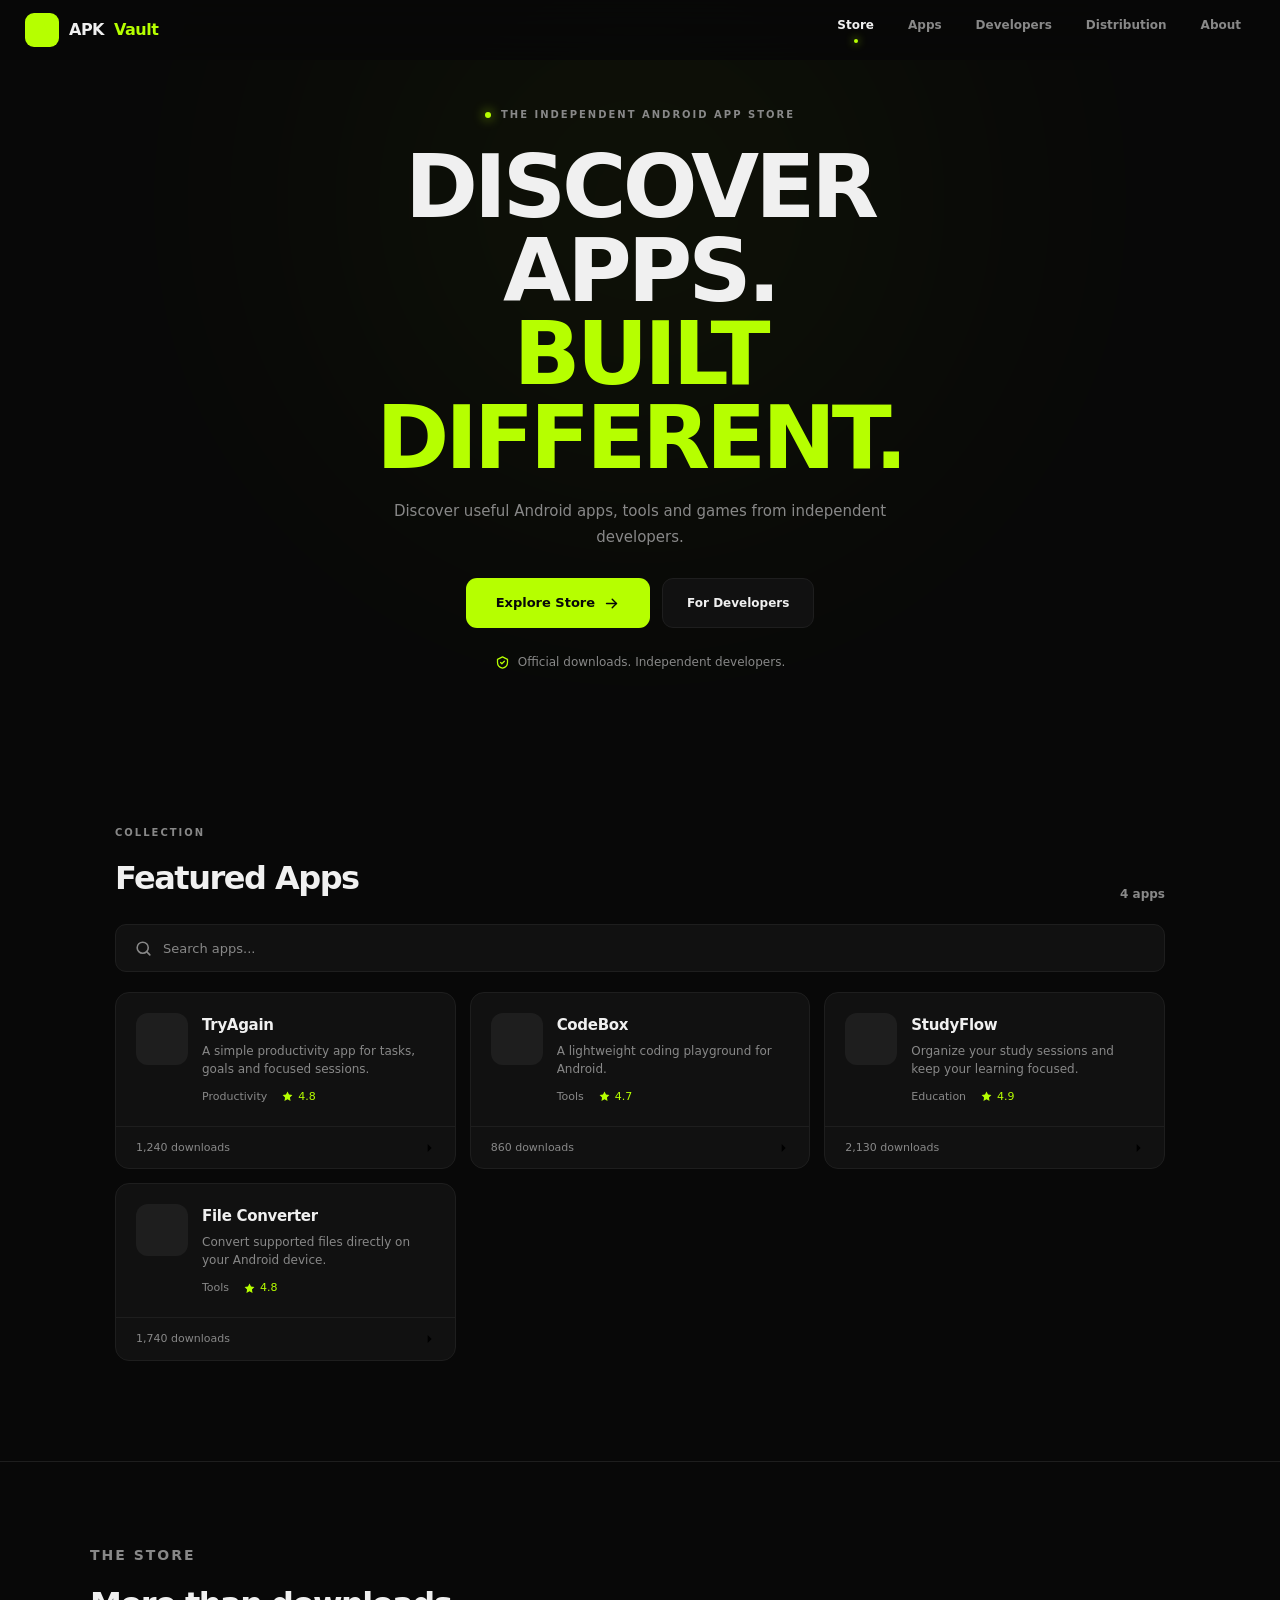
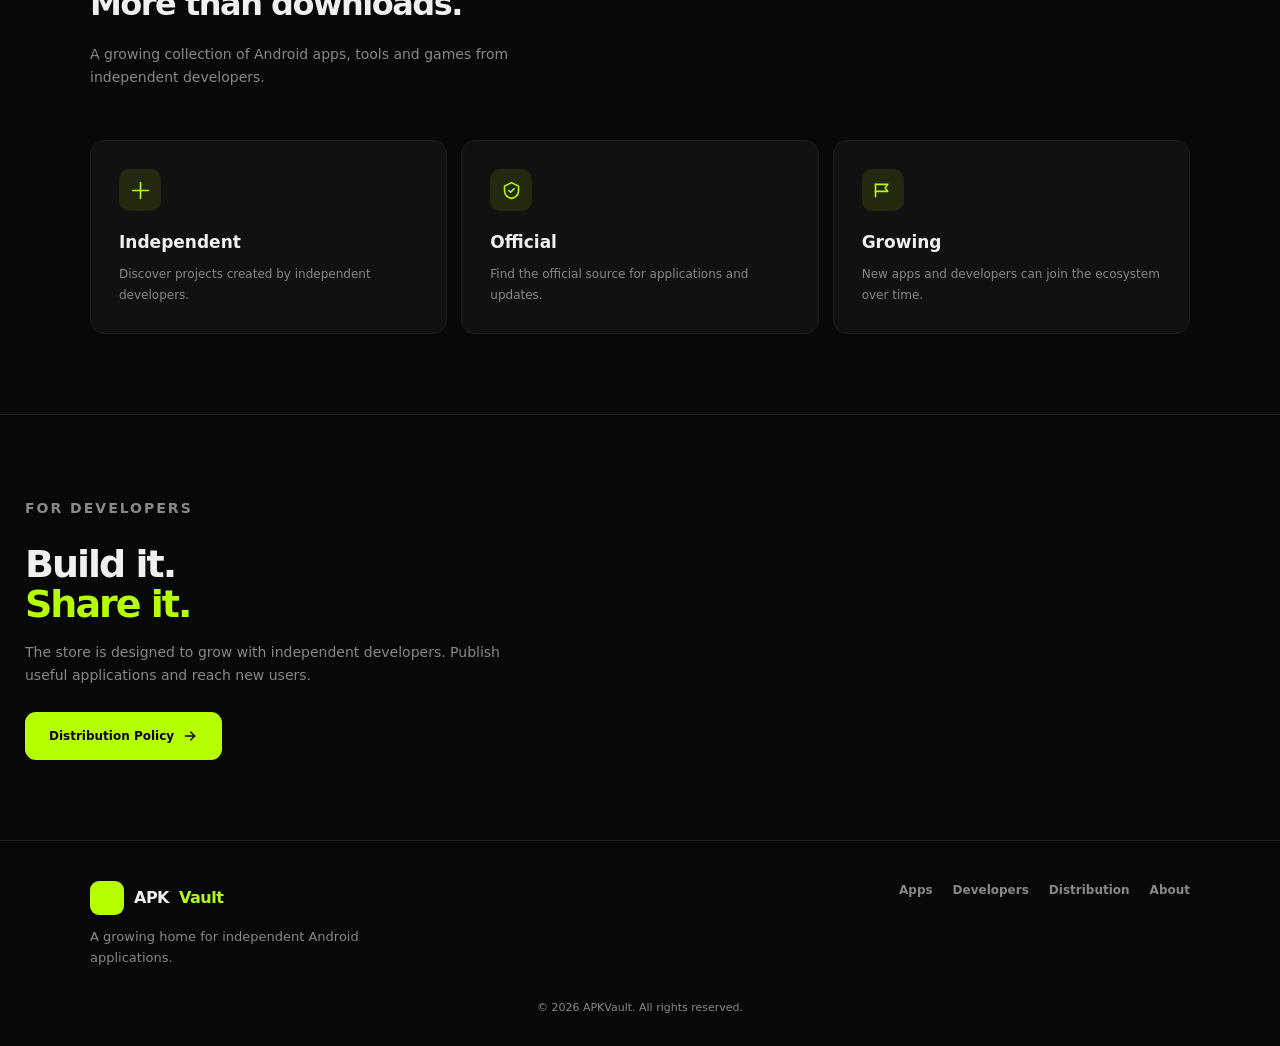
==== index.html @ dd22f953 "Add files via upload" ====
<!DOCTYPE html>
<html lang="en">
<head>
    <meta charset="UTF-8" />
    <meta name="viewport" content="width=device-width, initial-scale=1.0" />
    <meta name="description" content="APKVault — Discover useful Android apps, tools and games from independent developers." />
    <meta name="theme-color" content="#080808" />
    <meta property="og:title" content="APKVault — Discover Android Apps" />
    <meta property="og:description" content="Discover useful Android apps, tools and games from independent developers." />
    <meta property="og:type" content="website" />
    <title>APKVault — Discover Android Apps</title>
    <link rel="stylesheet" href="style.css" />
</head>
<body>

    <header class="navbar">
        <a href="index.html" class="logo">
            <span class="logo-mark">A</span>
            APK<span>Vault</span>
        </a>
        <nav id="mainNav">
            <a href="index.html" class="active">Store</a>
            <a href="#apps">Apps</a>
            <a href="#developers">Developers</a>
            <a href="distribution.html">Distribution</a>
            <a href="about.html">About</a>
        </nav>
        <button class="mobile-menu" id="menuBtn" aria-label="Open navigation" aria-expanded="false">
            <svg width="21" height="21" viewBox="0 0 24 24" fill="none" stroke="currentColor" stroke-width="2" stroke-linecap="round">
                <path d="M4 6h16"/>
                <path d="M4 12h16"/>
                <path d="M4 18h16"/>
            </svg>
        </button>
    </header>

    <main>

        <!-- HERO -->
        <section class="hero">
            <div class="hero-content">
                <div class="badge">
                    <span></span>
                    The independent Android app store
                </div>
                <h1>
                    DISCOVER APPS.<br>
                    <span>BUILT DIFFERENT.</span>
                </h1>
                <p>
                    Discover useful Android apps, tools and games
                    from independent developers.
                </p>
                <div class="hero-actions">
                    <a href="#apps" class="hero-primary">
                        Explore Store
                        <svg width="17" height="17" viewBox="0 0 24 24" fill="none" stroke="currentColor" stroke-width="2" stroke-linecap="round" stroke-linejoin="round">
                            <path d="M5 12h14"/>
                            <path d="m13 6 6 6-6 6"/>
                        </svg>
                    </a>
                    <a href="#developers" class="hero-secondary">
                        For Developers
                    </a>
                </div>
                <div class="store-note">
                    <svg width="15" height="15" viewBox="0 0 24 24" fill="none" stroke="currentColor" stroke-width="2" stroke-linecap="round" stroke-linejoin="round">
                        <path d="m12 3 8 4v5c0 5-3.5 8-8 9-4.5-1-8-4-8-9V7z"/>
                        <path d="m9 12 2 2 4-4"/>
                    </svg>
                    Official downloads. Independent developers.
                </div>
            </div>
        </section>

        <!-- APPS -->
        <section class="apps-section" id="apps">
            <div class="section-header">
                <div>
                    <p class="section-label">COLLECTION</p>
                    <h2>Featured Apps</h2>
                </div>
                <span id="resultCount">0 apps</span>
            </div>

            <div class="search-box apps-search">
                <svg width="19" height="19" viewBox="0 0 24 24" fill="none" stroke="currentColor" stroke-width="2" stroke-linecap="round" stroke-linejoin="round">
                    <circle cx="11" cy="11" r="7"/>
                    <path d="m20 20-4-4"/>
                </svg>
                <input id="searchInput" type="search" placeholder="Search apps..." autocomplete="off">
            </div>

            <div class="apps-grid" id="appsGrid"></div>
        </section>

        <!-- STORE VALUES -->
        <section class="store-section">
            <div class="store-section-inner">
                <div class="store-section-heading">
                    <p class="section-label">THE STORE</p>
                    <h2>More than downloads.</h2>
                    <p>A growing collection of Android apps, tools and games from independent developers.</p>
                </div>
                <div class="store-values">
                    <article class="value-card reveal">
                        <div class="value-icon">
                            <svg width="21" height="21" viewBox="0 0 24 24" fill="none" stroke="currentColor" stroke-width="1.8" stroke-linecap="round" stroke-linejoin="round">
                                <path d="M12 3v18"/>
                                <path d="M3 12h18"/>
                            </svg>
                        </div>
                        <h3>Independent</h3>
                        <p>Discover projects created by independent developers.</p>
                    </article>
                    <article class="value-card reveal">
                        <div class="value-icon">
                            <svg width="21" height="21" viewBox="0 0 24 24" fill="none" stroke="currentColor" stroke-width="1.8" stroke-linecap="round" stroke-linejoin="round">
                                <path d="M12 3 4 7v5c0 5 3.5 8 8 9 4.5-1 8-4 8-9V7z"/>
                                <path d="m9 12 2 2 4-4"/>
                            </svg>
                        </div>
                        <h3>Official</h3>
                        <p>Find the official source for applications and updates.</p>
                    </article>
                    <article class="value-card reveal">
                        <div class="value-icon">
                            <svg width="21" height="21" viewBox="0 0 24 24" fill="none" stroke="currentColor" stroke-width="1.8" stroke-linecap="round" stroke-linejoin="round">
                                <path d="M4 19V5"/>
                                <path d="M4 5h14l-3 4 3 4H4"/>
                            </svg>
                        </div>
                        <h3>Growing</h3>
                        <p>New apps and developers can join the ecosystem over time.</p>
                    </article>
                </div>
            </div>
        </section>

        <!-- DEVELOPERS -->
        <section class="developer-section" id="developers">
            <div class="developer-content">
                <p class="section-label">FOR DEVELOPERS</p>
                <h2>
                    Build it.<br>
                    <span>Share it.</span>
                </h2>
                <p>
                    The store is designed to grow with
                    independent developers. Publish useful
                    applications and reach new users.
                </p>
                <a href="distribution.html" class="main-download">
                    Distribution Policy
                    <svg width="17" height="17" viewBox="0 0 24 24" fill="none" stroke="currentColor" stroke-width="2" stroke-linecap="round" stroke-linejoin="round">
                        <path d="M5 12h14"/>
                        <path d="m13 6 6 6-6 6"/>
                    </svg>
                </a>
            </div>
        </section>

    </main>

    <footer>
        <div class="footer-content">
            <div class="footer-brand">
                <a href="index.html" class="logo">
                    <span class="logo-mark">A</span>
                    APK<span>Vault</span>
                </a>
                <p>A growing home for independent Android applications.</p>
            </div>
            <div class="footer-links">
                <a href="#apps">Apps</a>
                <a href="#developers">Developers</a>
                <a href="distribution.html">Distribution</a>
                <a href="about.html">About</a>
            </div>
        </div>
        <div class="copyright">© 2026 APKVault. All rights reserved.</div>
    </footer>

    <script src="script.js"></script>
</body>
</html>
---- style.css ----
/* ==========================================================================
   APK VAULT — STYLE SHEET
   Dark theme · Lime accent · Static-first
   ========================================================================== */

/* ==========================================================================
   VARIABLES
   ========================================================================== */

:root {
    --lime:          #B6FF00;
    --lime-soft:     rgba(182, 255, 0, .1);
    --lime-glow:     rgba(182, 255, 0, .35);
    --bg:            #080808;
    --surface:       #111;
    --surface-hover: #161616;
    --border:        #1e1e1e;
    --border-hover:  #3c3c3c;
    --muted:         #888;
    --white:         #f0f0f0;
    --font:          'Inter', system-ui, -apple-system, sans-serif;
    --radius-sm:     8px;
    --radius:        14px;
    --radius-lg:     20px;
    --shadow:        0 4px 30px rgba(0,0,0,.4);
    --transition:    .25s ease;
}


/* ==========================================================================
   RESET / BASE
   ========================================================================== */

*, *::before, *::after {
    margin: 0;
    padding: 0;
    box-sizing: border-box;
}

html {
    scroll-behavior: smooth;
    -webkit-text-size-adjust: 100%;
}

body {
    font-family: var(--font);
    background: var(--bg);
    color: var(--white);
    line-height: 1.6;
    min-height: 100vh;
    overflow-x: hidden;
    -webkit-font-smoothing: antialiased;
}

a {
    color: inherit;
    text-decoration: none;
}

img {
    display: block;
    max-width: 100%;
    height: auto;
}

ul, ol {
    list-style: none;
}

button {
    cursor: pointer;
    border: none;
    background: none;
    color: inherit;
    font: inherit;
}

input, button {
    outline: none;
}

::selection {
    background: var(--lime);
    color: var(--bg);
}


/* ==========================================================================
   NAVBAR
   ========================================================================== */

.navbar {
    position: fixed;
    top: 0;
    left: 0;
    right: 0;
    z-index: 1000;
    display: flex;
    align-items: center;
    justify-content: space-between;
    padding: 0 25px;
    height: 60px;
    background: rgba(8, 8, 8, .85);
    backdrop-filter: blur(20px);
    -webkit-backdrop-filter: blur(20px);
    border-bottom: 1px solid transparent;
    transition: border-color var(--transition),
                background var(--transition);
}

.navbar.scrolled {
    border-bottom-color: var(--border);
    background: rgba(8, 8, 8, .95);
}

.logo {
    display: flex;
    align-items: center;
    gap: 10px;
    font-size: 16px;
    font-weight: 800;
    letter-spacing: -.5px;
}

.logo-mark {
    display: grid;
    place-items: center;
    width: 34px;
    height: 34px;
    border-radius: 9px;
    background: var(--lime);
    color: var(--bg);
    font-size: 16px;
    font-weight: 900;
    line-height: 1;
}

.logo span {
    color: var(--lime);
}

#mainNav {
    display: flex;
    gap: 6px;
}

#mainNav a {
    padding: 7px 14px;
    border-radius: var(--radius-sm);
    font-size: 12px;
    font-weight: 600;
    color: var(--muted);
    transition: color var(--transition),
                background var(--transition);
}

#mainNav a:hover {
    color: var(--white);
    background: var(--surface);
}

#mainNav a.active {
    color: var(--white);
}

#mainNav a.active::after {
    content: "";
    display: block;
    width: 4px;
    height: 4px;
    margin: 4px auto 0;
    border-radius: 50%;
    background: var(--lime);
    box-shadow: 0 0 8px var(--lime);
}

.mobile-menu {
    display: none;
    align-items: center;
    justify-content: center;
    width: 42px;
    height: 42px;
    border-radius: var(--radius-sm);
    color: var(--white);
    transition: background var(--transition);
}

.mobile-menu:hover {
    background: var(--surface);
}

.mobile-menu svg {
    display: block;
}


/* ==========================================================================
   HERO
   ========================================================================== */

.hero {
    position: relative;
    min-height: 590px;
    display: flex;
    align-items: center;
    padding: 100px 25px;
    overflow: hidden;
}

.hero::before {
    content: "";
    position: absolute;
    width: 600px;
    height: 600px;
    top: -100px;
    left: 50%;
    transform: translateX(-50%);
    background: var(--lime);
    opacity: .04;
    filter: blur(140px);
    border-radius: 50%;
    pointer-events: none;
}

.hero-content {
    position: relative;
    z-index: 1;
    max-width: 720px;
    margin: 0 auto;
    text-align: center;
}

.badge {
    display: inline-flex;
    align-items: center;
    gap: 10px;
    margin-bottom: 22px;
    color: var(--muted);
    font-size: 10px;
    font-weight: 700;
    letter-spacing: 2px;
    text-transform: uppercase;
}

.badge span {
    width: 6px;
    height: 6px;
    border-radius: 50%;
    background: var(--lime);
    box-shadow: 0 0 12px var(--lime);
}

.hero h1 {
    font-size: clamp(46px, 8vw, 88px);
    line-height: .95;
    letter-spacing: -4px;
    font-weight: 800;
    margin-bottom: 20px;
}

.hero h1 span {
    color: var(--lime);
}

.hero-content > p {
    max-width: 500px;
    margin: 0 auto 28px;
    color: var(--muted);
    font-size: 15px;
    line-height: 1.7;
}

.hero-actions {
    display: flex;
    align-items: center;
    justify-content: center;
    gap: 12px;
    margin-bottom: 24px;
}

.hero-primary {
    display: inline-flex;
    align-items: center;
    gap: 8px;
    height: 50px;
    padding: 0 30px;
    border-radius: 11px;
    background: var(--lime);
    color: var(--bg);
    font-size: 13px;
    font-weight: 800;
    transition: transform var(--transition),
                box-shadow var(--transition);
}

.hero-primary:hover {
    transform: translateY(-2px);
    box-shadow: 0 0 30px var(--lime-glow);
}

.hero-secondary {
    display: inline-flex;
    align-items: center;
    justify-content: center;
    height: 50px;
    padding: 0 24px;
    border: 1px solid var(--border);
    border-radius: 11px;
    background: var(--surface);
    color: var(--white);
    font-size: 12px;
    font-weight: 700;
    transition: transform var(--transition),
                border-color var(--transition),
                background var(--transition);
}

.hero-secondary:hover {
    transform: translateY(-2px);
    border-color: var(--border-hover);
    background: var(--surface-hover);
}

.store-note {
    display: inline-flex;
    align-items: center;
    gap: 8px;
    color: var(--muted);
    font-size: 12px;
}

.store-note svg {
    color: var(--lime);
}


/* ==========================================================================
   SECTION LABEL
   ========================================================================== */

.section-label {
    display: inline-flex;
    align-items: center;
    gap: 9px;
    color: var(--muted);
    font-size: 10px;
    font-weight: 700;
    letter-spacing: 2px;
    text-transform: uppercase;
    margin-bottom: 12px;
}

.section-label span {
    width: 6px;
    height: 6px;
    border-radius: 50%;
    background: var(--lime);
    box-shadow: 0 0 12px var(--lime);
}


/* ==========================================================================
   APPS SECTION
   ========================================================================== */

.apps-section {
    max-width: 1100px;
    margin: 0 auto;
    padding: 40px 25px 100px;
}

.section-header {
    display: flex;
    align-items: flex-end;
    justify-content: space-between;
    margin-bottom: 20px;
    flex-wrap: wrap;
    gap: 12px;
}

.section-header h2 {
    font-size: 32px;
    font-weight: 800;
    letter-spacing: -1.5px;
}

#resultCount {
    color: var(--muted);
    font-size: 12px;
    font-weight: 600;
}


/* ---- Search ---- */

.search-box {
    display: flex;
    align-items: center;
    gap: 10px;
    padding: 0 18px;
    height: 48px;
    border: 1px solid var(--border);
    border-radius: 11px;
    background: var(--surface);
    margin-bottom: 20px;
    transition: border-color var(--transition);
}

.search-box:focus-within {
    border-color: var(--lime);
}

.search-box svg {
    color: var(--muted);
    flex-shrink: 0;
}

.search-box input {
    flex: 1;
    border: none;
    background: none;
    color: var(--white);
    font-size: 13px;
    font-family: var(--font);
}

.search-box input::placeholder {
    color: var(--muted);
}


/* ---- Filters Row ---- */

.filters-row {
    display: flex;
    align-items: center;
    gap: 10px;
    margin-bottom: 28px;
    flex-wrap: wrap;
}

.category-filters {
    display: flex;
    gap: 6px;
    flex-wrap: wrap;
}

.category-btn {
    padding: 7px 16px;
    border-radius: 20px;
    border: 1px solid var(--border);
    background: transparent;
    color: var(--muted);
    font-size: 11px;
    font-weight: 700;
    letter-spacing: .5px;
    transition: all var(--transition);
    cursor: pointer;
}

.category-btn:hover {
    border-color: var(--border-hover);
    color: var(--white);
    background: var(--surface);
}

.category-btn.active {
    background: var(--lime);
    color: var(--bg);
    border-color: var(--lime);
}

.sort-select {
    margin-left: auto;
    display: flex;
    align-items: center;
    gap: 8px;
}

.sort-select label {
    color: var(--muted);
    font-size: 11px;
    font-weight: 600;
}

.sort-select select {
    height: 36px;
    padding: 0 28px 0 12px;
    border-radius: var(--radius-sm);
    border: 1px solid var(--border);
    background: var(--surface);
    color: var(--white);
    font-size: 11px;
    font-family: var(--font);
    font-weight: 600;
    cursor: pointer;
    appearance: none;
    -webkit-appearance: none;
    background-image: url("data:image/svg+xml,%3Csvg width='12' height='12' viewBox='0 0 24 24' fill='none' stroke='%23888' stroke-width='2' stroke-linecap='round' stroke-linejoin='round'%3E%3Cpath d='m6 9 6 6 6-6'/%3E%3C/svg%3E");
    background-repeat: no-repeat;
    background-position: right 10px center;
    transition: border-color var(--transition);
}

.sort-select select:focus {
    border-color: var(--lime);
}


/* ---- App Grid ---- */

.apps-grid {
    display: grid;
    grid-template-columns: repeat(auto-fill, minmax(280px, 1fr));
    gap: 14px;
}


/* ---- App Card ---- */

.app-card {
    position: relative;
    display: flex;
    flex-direction: column;
    background: var(--surface);
    border: 1px solid var(--border);
    border-radius: var(--radius);
    overflow: hidden;
    transition: transform var(--transition),
                border-color var(--transition),
                box-shadow var(--transition);
}

.app-card:hover {
    transform: translateY(-4px);
    border-color: var(--border-hover);
    box-shadow: var(--shadow);
}

.app-card-main {
    display: flex;
    gap: 14px;
    padding: 20px;
    flex: 1;
}

.app-card-icon {
    width: 52px;
    height: 52px;
    flex-shrink: 0;
    border-radius: 12px;
    overflow: hidden;
    background: var(--border);
    display: grid;
    place-items: center;
}

.app-card-icon img {
    width: 100%;
    height: 100%;
    object-fit: cover;
}

.app-card-content {
    flex: 1;
    min-width: 0;
}

.app-card-title-row {
    display: flex;
    align-items: center;
    gap: 8px;
    margin-bottom: 5px;
}

.app-card-title-row h3 {
    font-size: 15px;
    font-weight: 700;
    letter-spacing: -.3px;
    white-space: nowrap;
    overflow: hidden;
    text-overflow: ellipsis;
}

.featured-badge {
    padding: 3px 9px;
    border-radius: 20px;
    background: var(--lime-soft);
    color: var(--lime);
    font-size: 9px;
    font-weight: 800;
    letter-spacing: .5px;
    text-transform: uppercase;
    flex-shrink: 0;
}

.app-card-content > p {
    color: var(--muted);
    font-size: 12px;
    line-height: 1.5;
    margin-bottom: 10px;
    display: -webkit-box;
    -webkit-line-clamp: 2;
    line-clamp: 2;
    -webkit-box-orient: vertical;
    overflow: hidden;
}

.app-card-meta {
    display: flex;
    align-items: center;
    gap: 14px;
    font-size: 11px;
    color: var(--muted);
}

.app-card-meta .rating {
    display: inline-flex;
    align-items: center;
    gap: 4px;
    color: var(--lime);
}

.app-card-meta .rating svg {
    width: 13px;
    height: 13px;
}

.app-card-footer {
    display: flex;
    align-items: center;
    justify-content: space-between;
    padding: 12px 20px;
    border-top: 1px solid var(--border);
    font-size: 11px;
    color: var(--muted);
}

.app-card-arrow {
    color: var(--lime);
    display: flex;
}

.app-card-arrow svg {
    width: 16px;
    height: 16px;
}


/* ==========================================================================
   SKELETON LOADING
   ========================================================================== */

.skeleton-card {
    background: var(--surface);
    border: 1px solid var(--border);
    border-radius: var(--radius);
    padding: 20px;
    overflow: hidden;
}

.skeleton-card .skel-row {
    display: flex;
    gap: 14px;
}

.skeleton-card .skel-icon {
    width: 52px;
    height: 52px;
    border-radius: 12px;
    background: linear-gradient(110deg, var(--border) 30%, var(--surface-hover) 50%, var(--border) 70%);
    background-size: 200% 100%;
    animation: skeleton-shimmer 1.5s ease infinite;
}

.skeleton-card .skel-lines {
    flex: 1;
}

.skeleton-card .skel-line {
    height: 12px;
    border-radius: 6px;
    background: linear-gradient(110deg, var(--border) 30%, var(--surface-hover) 50%, var(--border) 70%);
    background-size: 200% 100%;
    animation: skeleton-shimmer 1.5s ease infinite;
    margin-bottom: 8px;
}

.skeleton-card .skel-line:last-child {
    width: 60%;
    margin-bottom: 0;
}

.skeleton-card .skel-footer {
    height: 1px;
    background: var(--border);
    margin: 14px -20px 0;
}

@keyframes skeleton-shimmer {
    0%   { background-position: 200% 0; }
    100% { background-position: -200% 0; }
}


/* ==========================================================================
   EMPTY / ERROR STATES
   ========================================================================== */

.empty-state,
.load-error {
    grid-column: 1 / -1;
    text-align: center;
    padding: 60px 20px;
}

.empty-state .empty-icon,
.load-error .load-error-icon {
    width: 48px;
    height: 48px;
    margin: 0 auto 16px;
    color: var(--muted);
}

.empty-state h3 {
    font-size: 20px;
    font-weight: 700;
    margin-bottom: 8px;
}

.empty-state p {
    color: var(--muted);
    font-size: 13px;
    margin-bottom: 16px;
}

.clear-search {
    padding: 8px 22px;
    border-radius: var(--radius-sm);
    background: var(--surface);
    border: 1px solid var(--border);
    color: var(--white);
    font-size: 12px;
    font-weight: 700;
    transition: all var(--transition);
}

.clear-search:hover {
    border-color: var(--lime);
    background: var(--lime-soft);
}

.load-error h2 {
    font-size: 20px;
    font-weight: 700;
    margin-bottom: 8px;
}

.load-error p {
    color: var(--muted);
    font-size: 13px;
    margin-bottom: 10px;
}

.load-error code {
    display: block;
    padding: 10px 16px;
    border-radius: var(--radius-sm);
    background: var(--surface);
    color: #f44;
    font-size: 12px;
    margin-bottom: 16px;
}

.load-error button {
    padding: 8px 22px;
    border-radius: var(--radius-sm);
    background: var(--lime);
    color: var(--bg);
    font-size: 12px;
    font-weight: 800;
    transition: all var(--transition);
}

.load-error button:hover {
    transform: translateY(-1px);
}

.page-error {
    text-align: center;
    padding: 80px 20px;
}

.page-error h1 {
    font-size: 24px;
    font-weight: 700;
    margin-bottom: 16px;
}

.page-error .download-btn {
    display: inline-flex;
    align-items: center;
    gap: 8px;
    padding: 10px 28px;
    border-radius: var(--radius-sm);
    background: var(--lime);
    color: var(--bg);
    font-size: 12px;
    font-weight: 800;
}


/* ==========================================================================
   LOADING SPINNER
   ========================================================================== */

.loading-state {
    grid-column: 1 / -1;
    text-align: center;
    padding: 60px 20px;
}

.loading-spinner {
    width: 36px;
    height: 36px;
    border: 3px solid var(--border);
    border-top-color: var(--lime);
    border-radius: 50%;
    animation: spin .8s linear infinite;
    margin: 0 auto 14px;
}

@keyframes spin {
    to { transform: rotate(360deg); }
}

.loading-state p {
    color: var(--muted);
    font-size: 13px;
}


/* ==========================================================================
   STORE VALUES SECTION
   ========================================================================== */

.store-section {
    padding: 80px 25px;
    border-top: 1px solid var(--border);
}

.store-section-inner {
    max-width: 1100px;
    margin: 0 auto;
}

.store-section-heading {
    max-width: 500px;
    margin-bottom: 50px;
}

.store-section-heading h2 {
    font-size: 32px;
    font-weight: 800;
    letter-spacing: -1.5px;
    margin-bottom: 12px;
}

.store-section-heading p {
    color: var(--muted);
    font-size: 14px;
    line-height: 1.7;
}

.store-values {
    display: grid;
    grid-template-columns: repeat(3, 1fr);
    gap: 14px;
}

.value-card {
    padding: 28px;
    background: var(--surface);
    border: 1px solid var(--border);
    border-radius: var(--radius);
    transition: transform var(--transition),
                border-color var(--transition);
}

.value-card:hover {
    transform: translateY(-3px);
    border-color: var(--border-hover);
}

.value-icon {
    width: 42px;
    height: 42px;
    display: grid;
    place-items: center;
    border-radius: 10px;
    background: var(--lime-soft);
    color: var(--lime);
    margin-bottom: 18px;
}

.value-card h3 {
    font-size: 17px;
    font-weight: 700;
    margin-bottom: 8px;
}

.value-card p {
    color: var(--muted);
    font-size: 12px;
    line-height: 1.7;
}


/* ==========================================================================
   DEVELOPER SECTION
   ========================================================================== */

.developer-section {
    padding: 80px 25px;
    border-top: 1px solid var(--border);
}

.developer-content {
    max-width: 500px;
}

.developer-content h2 {
    font-size: 38px;
    font-weight: 800;
    letter-spacing: -2px;
    line-height: 1.05;
    margin-bottom: 16px;
}

.developer-content h2 span {
    color: var(--lime);
}

.developer-content > p {
    color: var(--muted);
    font-size: 14px;
    line-height: 1.7;
    margin-bottom: 24px;
}


/* ==========================================================================
   CTA / MAIN DOWNLOAD BUTTON
   ========================================================================== */

.main-download {
    display: inline-flex;
    align-items: center;
    gap: 8px;
    height: 48px;
    padding: 0 24px;
    border-radius: 11px;
    background: var(--lime);
    color: var(--bg);
    font-size: 12px;
    font-weight: 800;
    transition: transform var(--transition),
                box-shadow var(--transition);
}

.main-download:hover {
    transform: translateY(-2px);
    box-shadow: 0 0 25px var(--lime-glow);
}

.main-download svg {
    width: 16px;
    height: 16px;
    flex-shrink: 0;
}


/* ==========================================================================
   APP DETAIL PAGE
   ========================================================================== */

.app-page {
    max-width: 1100px;
    margin: 0 auto;
    padding: 80px 25px 60px;
}

.back-link {
    display: inline-flex;
    align-items: center;
    gap: 8px;
    color: var(--muted);
    font-size: 12px;
    font-weight: 600;
    margin-bottom: 28px;
    transition: color var(--transition);
}

.back-link:hover {
    color: var(--lime);
}

.back-link svg {
    width: 16px;
    height: 16px;
}

.app-content {
    width: 100%;
}

/* ---- App Hero ---- */

.app-hero {
    display: flex;
    gap: 30px;
    align-items: flex-start;
    padding: 30px;
    background: var(--surface);
    border: 1px solid var(--border);
    border-radius: var(--radius-lg);
    margin-bottom: 24px;
}

.app-main-icon {
    width: 80px;
    height: 80px;
    flex-shrink: 0;
    border-radius: 18px;
    overflow: hidden;
    background: var(--border);
}

.app-main-icon img {
    width: 100%;
    height: 100%;
    object-fit: cover;
}

.app-main-info {
    flex: 1;
    min-width: 0;
}

.app-category {
    display: inline-block;
    padding: 4px 12px;
    border-radius: 20px;
    background: var(--lime-soft);
    color: var(--lime);
    font-size: 10px;
    font-weight: 800;
    letter-spacing: 1px;
    text-transform: uppercase;
    margin-bottom: 10px;
}

.app-main-info h1 {
    font-size: 28px;
    font-weight: 800;
    letter-spacing: -1px;
    margin-bottom: 8px;
}

.app-main-info > p {
    color: var(--muted);
    font-size: 14px;
    line-height: 1.6;
    margin-bottom: 18px;
}

.app-stats {
    display: flex;
    gap: 24px;
    margin-bottom: 22px;
}

.app-stats span {
    display: flex;
    flex-direction: column;
    font-size: 11px;
    color: var(--muted);
}

.app-stats strong {
    color: var(--white);
    font-size: 18px;
    font-weight: 800;
    line-height: 1.2;
}

/* ---- App Details ---- */

.app-details {
    display: grid;
    grid-template-columns: 1.2fr .8fr;
    gap: 24px;
    margin-bottom: 30px;
}

.details-main h2 {
    font-size: 20px;
    font-weight: 800;
    letter-spacing: -.5px;
    margin-bottom: 12px;
}

.details-main p {
    color: var(--muted);
    font-size: 13px;
    line-height: 1.8;
    margin-bottom: 24px;
}

.features-list {
    display: flex;
    flex-direction: column;
    gap: 10px;
}

.features-list li {
    display: flex;
    align-items: center;
    gap: 12px;
    padding: 12px 14px;
    border: 1px solid var(--border);
    border-radius: var(--radius-sm);
    background: rgba(255,255,255,.015);
    color: var(--white);
    font-size: 13px;
    transition: border-color var(--transition),
                background var(--transition);
}

.features-list li:hover {
    border-color: rgba(182,255,0,.2);
    background: rgba(182,255,0,.025);
}

.features-list li svg {
    width: 16px;
    height: 16px;
    color: var(--lime);
    flex-shrink: 0;
}

/* ---- Info Panel ---- */

.app-info-panel {
    padding: 24px;
    background: var(--surface);
    border: 1px solid var(--border);
    border-radius: var(--radius);
}

.app-info-panel h3 {
    font-size: 15px;
    font-weight: 700;
    margin-bottom: 18px;
    letter-spacing: -.3px;
}

.info-row {
    display: flex;
    justify-content: space-between;
    align-items: center;
    padding: 11px 0;
    border-bottom: 1px solid var(--border);
    font-size: 12px;
}

.info-row:last-child {
    border-bottom: none;
}

.info-row span {
    color: var(--muted);
}

.info-row strong {
    color: var(--white);
    font-weight: 600;
}

/* ---- Screenshots ---- */

.screenshots-section {
    margin-bottom: 30px;
}

.screenshots-section h2 {
    font-size: 20px;
    font-weight: 800;
    letter-spacing: -.5px;
    margin-bottom: 16px;
}

.screenshots {
    display: flex;
    gap: 12px;
    overflow-x: auto;
    padding-bottom: 8px;
    scroll-snap-type: x mandatory;
    -webkit-overflow-scrolling: touch;
}

.screenshots::-webkit-scrollbar {
    height: 4px;
}

.screenshots::-webkit-scrollbar-track {
    background: var(--border);
    border-radius: 2px;
}

.screenshots::-webkit-scrollbar-thumb {
    background: var(--lime-soft);
    border-radius: 2px;
}

.screenshots img {
    height: 320px;
    border-radius: var(--radius);
    scroll-snap-align: start;
    flex-shrink: 0;
    border: 1px solid var(--border);
}

.screenshots .empty-state {
    color: var(--muted);
    font-size: 13px;
    padding: 30px 0;
}

/* ---- App Distribution ---- */

.app-distribution {
    display: flex;
    align-items: center;
    justify-content: space-between;
    gap: 20px;
    padding: 30px;
    background: var(--surface);
    border: 1px solid var(--border);
    border-radius: var(--radius-lg);
    flex-wrap: wrap;
}

.app-distribution h2 {
    font-size: 20px;
    font-weight: 800;
    letter-spacing: -.5px;
    margin-bottom: 8px;
}

.app-distribution p {
    color: var(--muted);
    font-size: 13px;
    line-height: 1.6;
}


/* ==========================================================================
   DISTRIBUTION / LEGAL PAGE
   ========================================================================== */

.legal-page {
    max-width: 1100px;
    margin: 0 auto;
    padding: 90px 25px 80px;
}

.legal-page h1 {
    font-size: clamp(36px, 6vw, 56px);
    font-weight: 800;
    letter-spacing: -3px;
    line-height: 1;
    margin-bottom: 18px;
}

.legal-page h1 span {
    color: var(--lime);
}

.legal-intro {
    color: var(--muted);
    font-size: 15px;
    line-height: 1.7;
    max-width: 600px;
    margin-bottom: 40px;
}

.legal-grid {
    display: grid;
    grid-template-columns: repeat(auto-fill, minmax(300px, 1fr));
    gap: 14px;
    margin-bottom: 50px;
}

.legal-card {
    padding: 28px;
    background: var(--surface);
    border: 1px solid var(--border);
    border-radius: var(--radius);
    transition: transform var(--transition),
                border-color var(--transition);
}

.legal-card:hover {
    transform: translateY(-3px);
    border-color: var(--border-hover);
}

.legal-number {
    color: var(--lime);
    font-size: 10px;
    font-weight: 800;
    letter-spacing: 2px;
    margin-bottom: 14px;
}

.legal-card h2 {
    font-size: 18px;
    font-weight: 700;
    letter-spacing: -.3px;
    margin-bottom: 10px;
}

.legal-card p {
    color: var(--muted);
    font-size: 12px;
    line-height: 1.7;
}

.official-source {
    display: flex;
    align-items: center;
    justify-content: space-between;
    gap: 20px;
    padding: 30px;
    background: var(--surface);
    border: 1px solid var(--border);
    border-radius: var(--radius-lg);
    margin-bottom: 30px;
    flex-wrap: wrap;
}

.official-source h2 {
    font-size: 20px;
    font-weight: 800;
    letter-spacing: -.5px;
    margin-bottom: 6px;
}

.legal-disclaimer {
    color: var(--muted);
    font-size: 12px;
    line-height: 1.7;
    border-top: 1px solid var(--border);
    padding-top: 20px;
}


/* ==========================================================================
   ABOUT PAGE
   ========================================================================== */

.about-hero {
    position: relative;
    min-height: 590px;
    display: flex;
    align-items: center;
    justify-content: center;
    padding: 100px 25px;
    text-align: center;
    overflow: hidden;
}

.about-hero::before {
    content: "";
    position: absolute;
    width: 500px;
    height: 500px;
    top: 40px;
    left: 50%;
    transform: translateX(-50%);
    background: var(--lime);
    opacity: .045;
    filter: blur(130px);
    border-radius: 50%;
    pointer-events: none;
}

.about-hero-content {
    position: relative;
    z-index: 1;
    max-width: 850px;
}

.about-label {
    display: inline-flex;
    align-items: center;
    gap: 9px;
    margin-bottom: 22px;
    color: var(--muted);
    font-size: 10px;
    font-weight: 700;
    letter-spacing: 2px;
}

.about-label span {
    width: 6px;
    height: 6px;
    border-radius: 50%;
    background: var(--lime);
    box-shadow: 0 0 12px var(--lime);
}

.about-hero h1 {
    max-width: 850px;
    font-size: clamp(48px, 8vw, 88px);
    line-height: .95;
    letter-spacing: -5px;
    font-weight: 800;
}

.about-hero h1 span {
    color: var(--lime);
}

.about-hero-content > p {
    max-width: 600px;
    margin: 28px auto 0;
    color: var(--muted);
    font-size: 15px;
    line-height: 1.8;
}

.about-actions {
    display: flex;
    justify-content: center;
    align-items: center;
    gap: 10px;
    margin-top: 30px;
}

.about-secondary {
    height: 48px;
    display: inline-flex;
    align-items: center;
    justify-content: center;
    padding: 0 22px;
    border: 1px solid var(--border);
    border-radius: 11px;
    background: var(--surface);
    color: var(--white);
    text-decoration: none;
    font-size: 12px;
    font-weight: 700;
    transition: transform var(--transition),
                border-color var(--transition),
                background var(--transition);
}

.about-secondary:hover {
    transform: translateY(-2px);
    border-color: var(--border-hover);
    background: var(--surface-hover);
}

.about-section {
    width: 100%;
    max-width: 1100px;
    margin: auto;
    padding: 20px 25px 120px;
}

.about-section.reveal,
.about-card.reveal {
    opacity: 1;
    transform: none;
}

.about-section-heading {
    margin-bottom: 24px;
}

.about-section-heading h2 {
    color: var(--white);
    font-size: 28px;
    font-weight: 800;
    letter-spacing: -1px;
}

.about-text {
    color: var(--muted);
    font-size: 13px;
    line-height: 1.8;
}

.about-text p {
    margin-bottom: 18px;
}

.about-text p:last-child {
    margin-bottom: 0;
}

.about-text ul {
    display: grid;
    gap: 10px;
    margin: 20px 0;
}

.about-text li {
    padding: 12px 14px;
    border-left: 2px solid var(--lime);
    background: rgba(255,255,255,.015);
}

.about-text strong {
    color: var(--white);
}

.about-principles {
    display: grid;
    grid-template-columns: repeat(4, minmax(0, 1fr));
    gap: 14px;
}

.about-card-icon {
    width: 42px;
    height: 42px;
    display: grid;
    place-items: center;
    margin-bottom: 18px;
    border-radius: 10px;
    background: var(--lime-soft);
    color: var(--lime);
}

.about-card h3 {
    margin-bottom: 8px;
    color: var(--white);
    font-size: 15px;
    font-weight: 700;
}

.about-card p {
    margin: 0;
    color: var(--muted);
    font-size: 12px;
    line-height: 1.7;
}

.about-grid {
    display: grid;
    grid-template-columns: 1.1fr .9fr;
    gap: 16px;
}

.about-card {
    position: relative;
    padding: 30px;
    background: linear-gradient(145deg, rgba(255,255,255,.035), rgba(255,255,255,.01)),
                var(--surface);
    border: 1px solid var(--border);
    border-radius: 18px;
    overflow: hidden;
}

.about-card::before {
    content: "";
    position: absolute;
    width: 140px;
    height: 140px;
    top: -100px;
    right: -80px;
    background: var(--lime);
    opacity: .035;
    filter: blur(55px);
    border-radius: 50%;
}

.about-card-number {
    margin-bottom: 20px;
    color: var(--lime);
    font-size: 10px;
    font-weight: 800;
    letter-spacing: 2px;
}

.about-card h2 {
    margin-bottom: 15px;
    color: var(--white);
    font-size: 25px;
    letter-spacing: -1px;
}

.about-card p {
    margin-bottom: 15px;
    color: var(--muted);
    font-size: 13px;
    line-height: 1.8;
}

.about-card p:last-child {
    margin-bottom: 0;
}

.principles {
    display: flex;
    flex-direction: column;
    gap: 10px;
}

.principle {
    display: flex;
    align-items: center;
    gap: 13px;
    padding: 13px;
    border: 1px solid var(--border);
    border-radius: 11px;
    background: rgba(255,255,255,.015);
    transition: border-color var(--transition),
                background var(--transition);
}

.principle:hover {
    border-color: rgba(182,255,0,.2);
    background: rgba(182,255,0,.025);
}

.principle-icon {
    width: 38px;
    height: 38px;
    flex-shrink: 0;
    display: grid;
    place-items: center;
    border-radius: 9px;
    background: var(--lime-soft);
    color: var(--lime);
}

.principle h3 {
    margin-bottom: 2px;
    color: var(--white);
    font-size: 12px;
}

.principle p {
    margin: 0;
    font-size: 10px;
}

.about-platform {
    display: grid;
    grid-template-columns: 1fr 1fr;
    gap: 50px;
    margin-top: 16px;
    padding: 40px;
    background: var(--surface);
    border: 1px solid var(--border);
    border-radius: 18px;
}

.about-platform h2 {
    margin-bottom: 13px;
    font-size: 28px;
    letter-spacing: -1px;
}

.about-platform p {
    max-width: 520px;
    color: var(--muted);
    font-size: 13px;
    line-height: 1.8;
}

.platform-points {
    display: flex;
    flex-direction: column;
    justify-content: center;
    gap: 9px;
}

.platform-points div {
    display: flex;
    align-items: center;
    gap: 14px;
    padding: 14px;
    border-bottom: 1px solid var(--border);
}

.platform-points strong {
    color: var(--lime);
    font-size: 10px;
    letter-spacing: 1px;
}

.platform-points span {
    color: #b5b5b5;
    font-size: 12px;
}

.about-cta {
    position: relative;
    margin-top: 16px;
    padding: 85px 30px;
    overflow: hidden;
    text-align: center;
    background: linear-gradient(145deg, #111, #0a0a0a);
    border: 1px solid var(--border);
    border-radius: 20px;
}

.cta-glow {
    position: absolute;
    width: 300px;
    height: 300px;
    left: 50%;
    top: 50%;
    transform: translate(-50%, -50%);
    background: var(--lime);
    opacity: .035;
    filter: blur(100px);
    border-radius: 50%;
    pointer-events: none;
}

.about-cta-content {
    position: relative;
    z-index: 1;
}

.about-cta h2 {
    margin-bottom: 16px;
    font-size: clamp(35px, 6vw, 58px);
    line-height: 1;
    letter-spacing: -3px;
}

.about-cta h2 span {
    color: var(--lime);
}

.about-cta p {
    max-width: 500px;
    margin: auto auto 25px;
    color: var(--muted);
    font-size: 13px;
    line-height: 1.7;
}


/* ==========================================================================
   FOOTER
   ========================================================================== */

footer {
    border-top: 1px solid var(--border);
    padding: 40px 25px 30px;
}

.footer-content {
    max-width: 1100px;
    margin: 0 auto;
    display: flex;
    justify-content: space-between;
    align-items: flex-start;
    gap: 40px;
    margin-bottom: 30px;
}

.footer-brand p {
    color: var(--muted);
    font-size: 13px;
    line-height: 1.6;
    margin-top: 12px;
    max-width: 280px;
}

.footer-links {
    display: flex;
    gap: 20px;
    flex-wrap: wrap;
}

.footer-links a {
    color: var(--muted);
    font-size: 12px;
    font-weight: 600;
    transition: color var(--transition);
}

.footer-links a:hover {
    color: var(--white);
}

.copyright {
    text-align: center;
    color: var(--muted);
    font-size: 11px;
}


/* ==========================================================================
   BACK TO TOP
   ========================================================================== */

.back-to-top {
    position: fixed;
    bottom: 24px;
    right: 24px;
    width: 44px;
    height: 44px;
    border-radius: 50%;
    background: var(--surface);
    border: 1px solid var(--border);
    color: var(--lime);
    display: flex;
    align-items: center;
    justify-content: center;
    z-index: 900;
    opacity: 0;
    pointer-events: none;
    transform: translateY(10px);
    transition: opacity var(--transition),
                transform var(--transition),
                border-color var(--transition);
}

.back-to-top.visible {
    opacity: 1;
    pointer-events: auto;
    transform: translateY(0);
}

.back-to-top:hover {
    border-color: var(--lime);
    transform: translateY(-2px);
}

.back-to-top svg {
    width: 20px;
    height: 20px;
}


/* ==========================================================================
   SCROLL REVEAL
   ========================================================================== */

.reveal {
    opacity: 0;
    transform: translateY(24px);
    transition: opacity .6s ease,
                transform .6s ease;
}

.app-card.reveal {
    opacity: 1;
    transform: none;
}

.reveal.revealed {
    opacity: 1;
    transform: translateY(0);
}


/* ==========================================================================
   RESPONSIVE
   ========================================================================== */

@media (max-width: 900px) {
    .store-values {
        grid-template-columns: 1fr;
    }

    .app-details {
        grid-template-columns: 1fr;
    }

    .app-hero {
        flex-direction: column;
        align-items: center;
        text-align: center;
    }

    .app-stats {
        justify-content: center;
    }

    .app-main-info {
        display: flex;
        flex-direction: column;
        align-items: center;
    }
}

@media (max-width: 800px) {
    .about-grid,
    .about-platform,
    .about-principles {
        grid-template-columns: 1fr;
    }

    .about-platform {
        gap: 30px;
    }
}

@media (max-width: 768px) {
    #mainNav {
        position: fixed;
        top: 60px;
        left: 0;
        right: 0;
        background: rgba(8, 8, 8, .97);
        backdrop-filter: blur(20px);
        -webkit-backdrop-filter: blur(20px);
        border-bottom: 1px solid var(--border);
        flex-direction: column;
        padding: 16px 25px;
        gap: 4px;
        transform: translateY(-110%);
        opacity: 0;
        transition: transform .3s ease,
                    opacity .3s ease;
        pointer-events: none;
    }

    #mainNav.open {
        transform: translateY(0);
        opacity: 1;
        pointer-events: auto;
    }

    #mainNav a {
        padding: 12px 16px;
        font-size: 14px;
    }

    .mobile-menu {
        display: flex;
    }
}

@media (max-width: 700px) {
    .app-page {
        overflow: hidden;
    }

    .screenshots {
        max-width: 100%;
    }

    .screenshots img {
        width: min(240px, 100%);
        height: auto;
        aspect-ratio: 9 / 16;
        object-fit: cover;
    }

    .hero {
        min-height: 540px;
        padding: 80px 20px;
    }

    .hero h1 {
        letter-spacing: -2px;
    }

    .hero-actions {
        flex-direction: column;
    }

    .hero-primary,
    .hero-secondary {
        width: 100%;
        justify-content: center;
    }

    .apps-section {
        padding-left: 20px;
        padding-right: 20px;
    }

    .about-hero {
        min-height: 540px;
        padding: 80px 20px;
    }

    .about-hero h1 {
        letter-spacing: -3px;
    }

    .about-actions {
        flex-direction: column;
    }

    .about-actions .main-download,
    .about-secondary {
        width: 100%;
    }

    .about-section {
        padding-left: 20px;
        padding-right: 20px;
    }

    .about-card,
    .about-platform {
        padding: 22px;
    }

    .about-cta {
        padding: 65px 20px;
    }

    .developer-content h2 {
        font-size: 30px;
    }

    .footer-content {
        flex-direction: column;
        gap: 20px;
    }
}

@media (max-width: 500px) {
    .apps-grid {
        grid-template-columns: 1fr;
    }

    .legal-grid {
        grid-template-columns: 1fr;
    }

    .app-stats {
        flex-direction: column;
        gap: 12px;
        align-items: flex-start;
    }

    .app-main-info {
        align-items: flex-start;
    }
}


/* ==========================================================================
   BODY MENU-OPEN LOCK
   ========================================================================== */

body.menu-open {
    overflow: hidden;
}
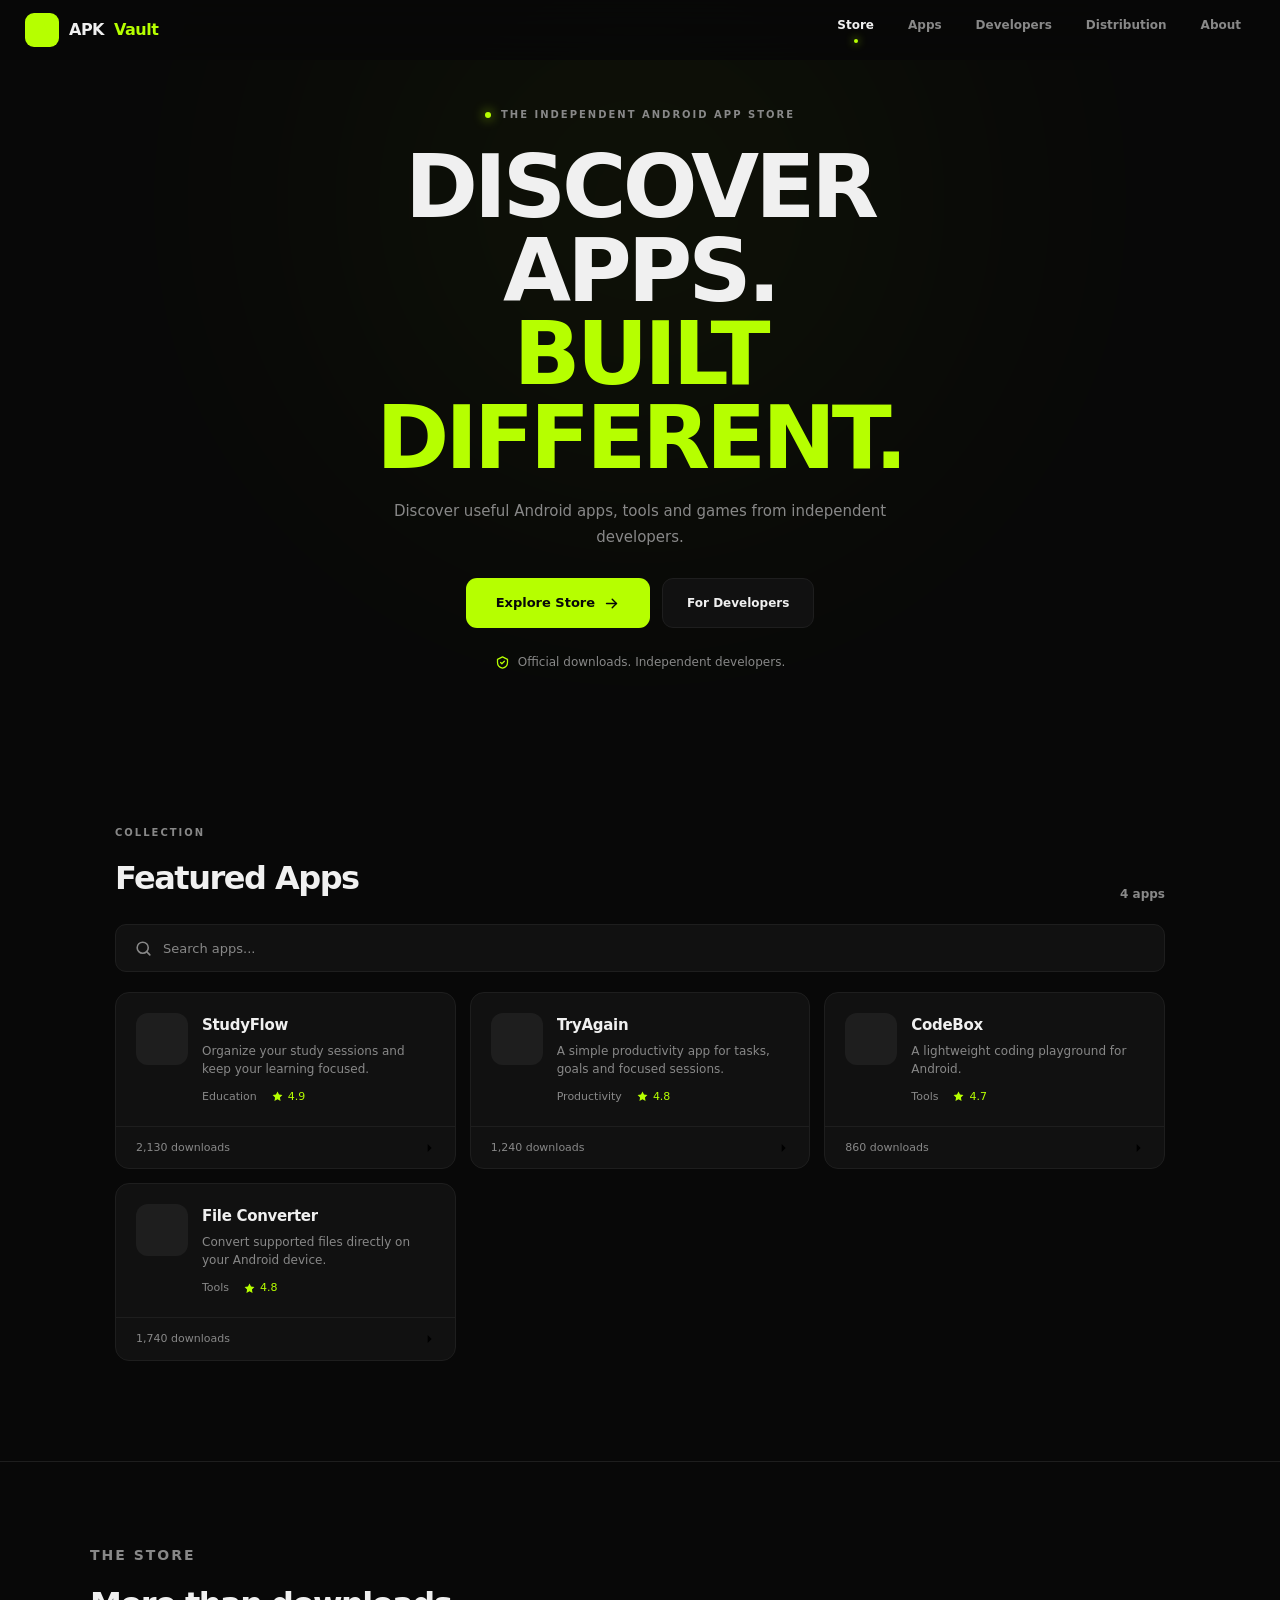
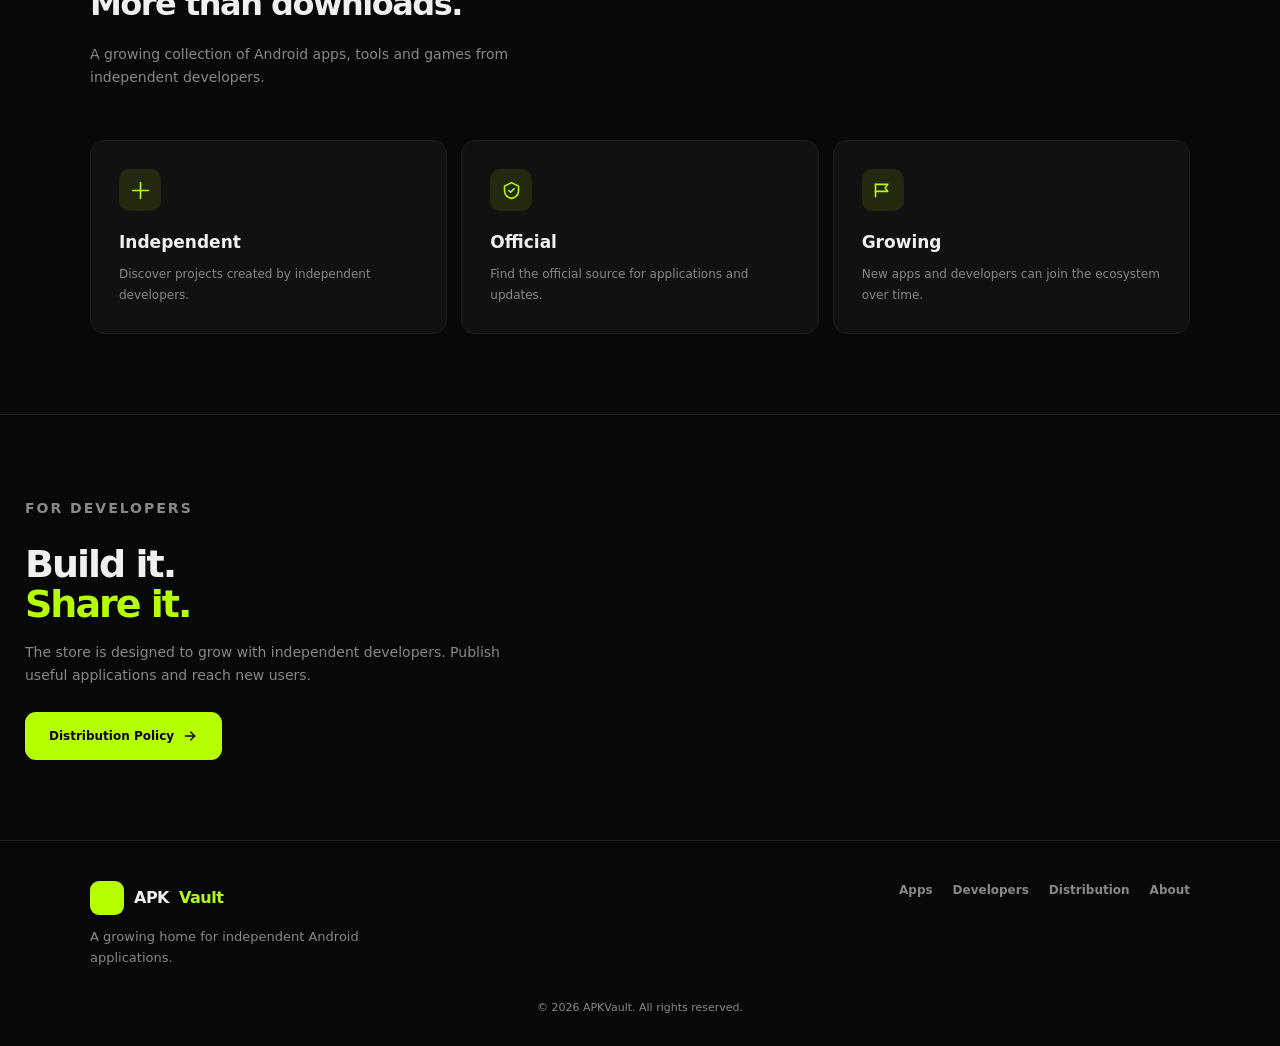
==== commit 8acc4347: "Add pagination navigation to index.html" ====
--- a/index.html
+++ b/index.html
@@ -92,6 +92,12 @@
             </div>
 
             <div class="apps-grid" id="appsGrid"></div>
+
+            <nav
+                class="pagination"
+                id="pagination"
+                aria-label="App pagination"
+            ></nav>
         </section>
 
         <!-- STORE VALUES -->
@@ -183,4 +189,4 @@
 
     <script src="script.js"></script>
 </body>
-</html>+</html>
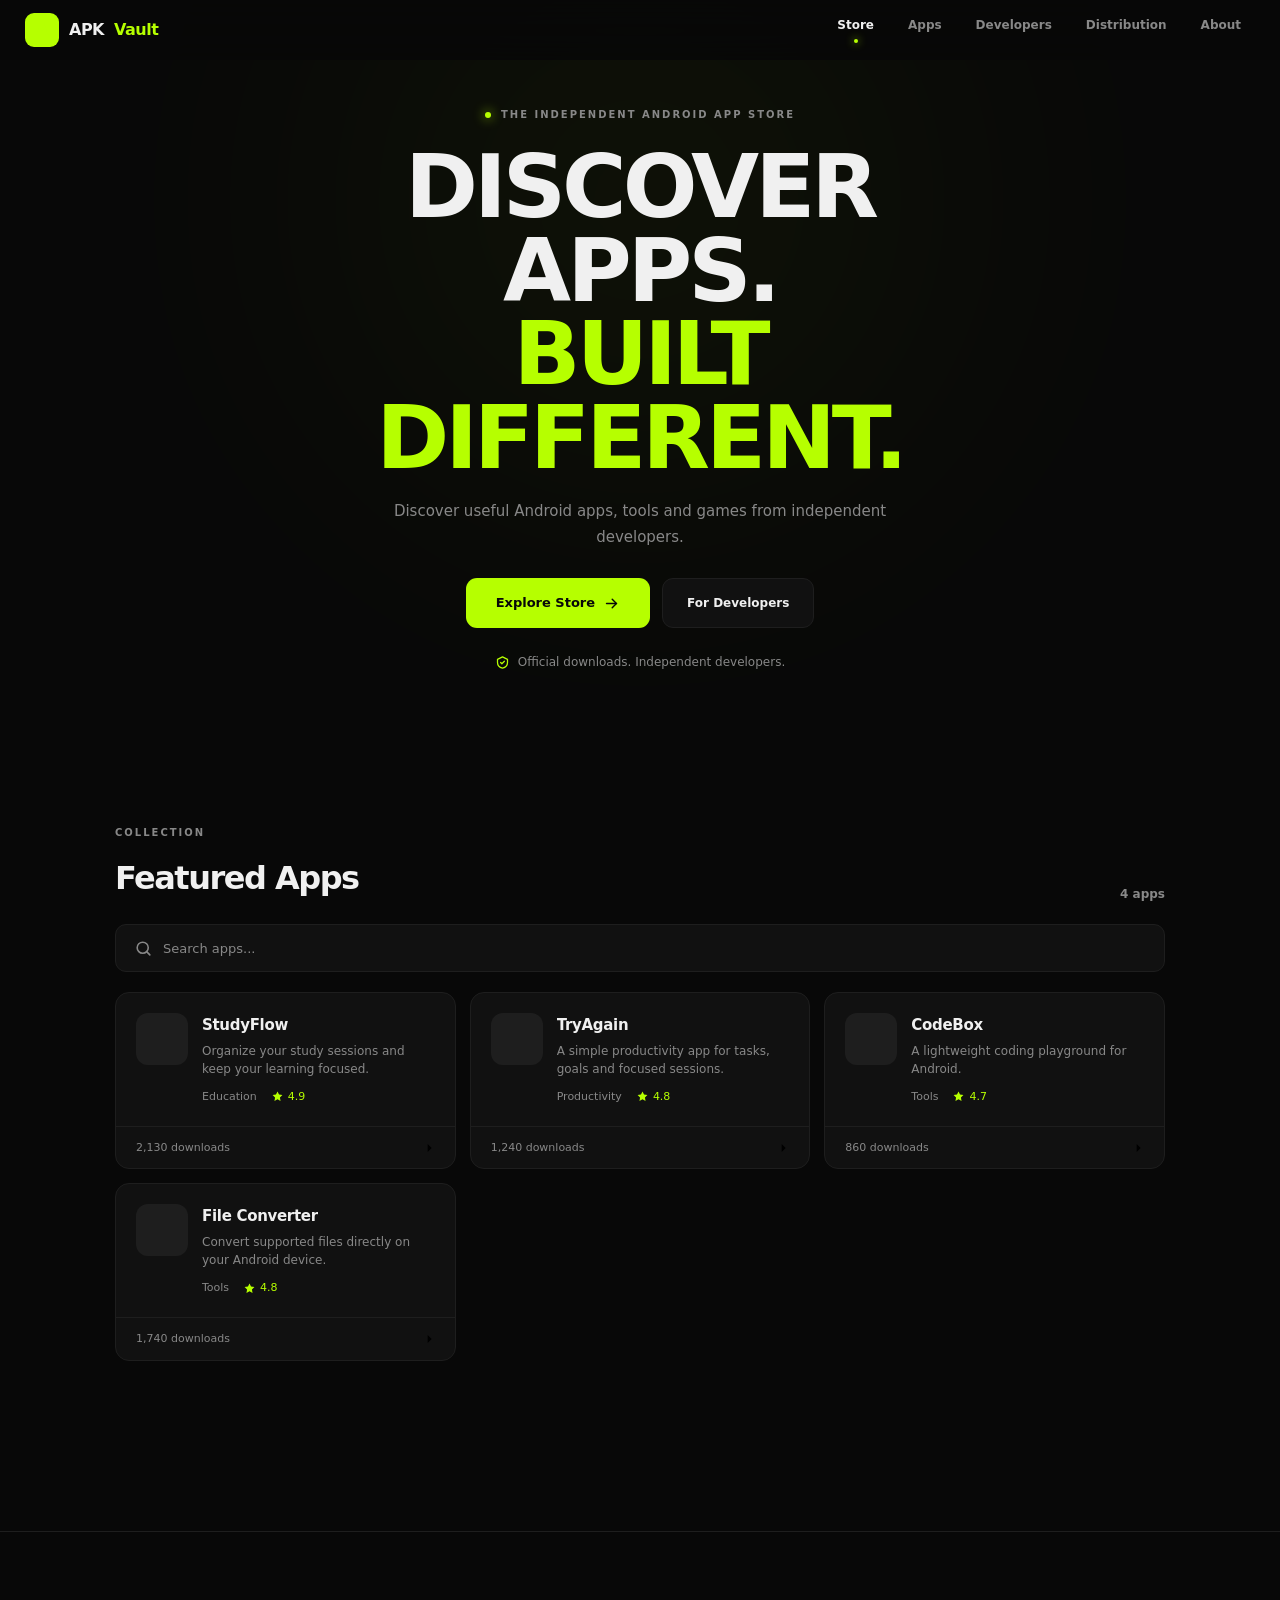
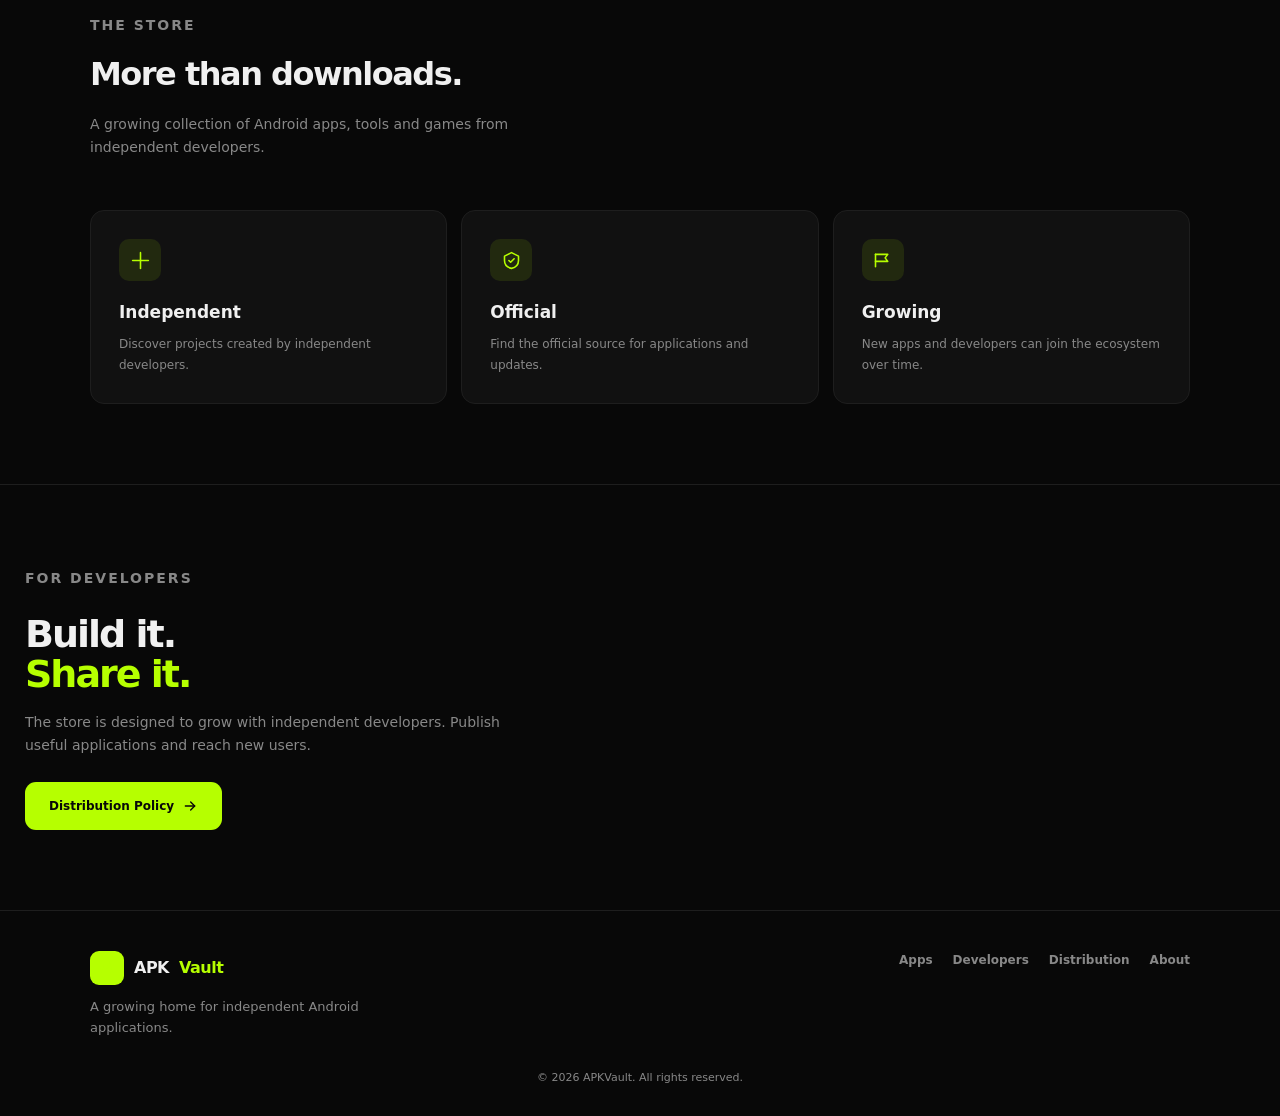
==== commit 600bba32: "Revise index.html for improved SEO and branding Updated SEO metadata and page title for App Box." ====
--- a/index.html
+++ b/index.html
@@ -3,13 +3,41 @@
 <head>
     <meta charset="UTF-8" />
     <meta name="viewport" content="width=device-width, initial-scale=1.0" />
-    <meta name="description" content="APKVault — Discover useful Android apps, tools and games from independent developers." />
+
+    <!-- ========== SEO الأساسي ========== -->
+    <title>App Box - متجر تطبيقات أندرويد المستقلة والآمنة</title>
+    <meta name="description" content="App Box هو متجر مستقل لتطبيقات أندرويد. اكتشف تطبيقات إنتاجية، أدوات، وألعاب مجانية وآمنة من مطورين مستقلين. حمّل مباشرة بدون حسابات." />
+    <meta name="robots" content="index, follow" />
+    <link rel="canonical" href="https://[اسم-المستخدم].github.io/[اسم-المستودع]/" />
+
+    <!-- ========== كلمات مفتاحية (اختياري لكن مفيد) ========== -->
+    <meta name="keywords" content="تحميل تطبيقات أندرويد, متجر تطبيقات مستقل, App Box, APK, تطبيقات مجانية, أدوات أندرويد" />
+
+    <!-- ========== Open Graph (فيسبوك / واتساب / تليجرام) ========== -->
+    <meta property="og:title" content="App Box - متجر تطبيقات أندرويد المستقلة" />
+    <meta property="og:description" content="اكتشف أفضل التطبيقات والأدوات المستقلة لنظام أندرويد. تحميل مباشر وآمن." />
+    <meta property="og:type" content="website" />
+    <meta property="og:url" content="https://[اسم-المستخدم].github.io/[اسم-المستودع]/" />
+    <meta property="og:image" content="https://[اسم-المستخدم].github.io/[اسم-المستودع]/assets/og-image.png" />
+    <meta property="og:image:width" content="1200" />
+    <meta property="og:image:height" content="630" />
+
+    <!-- ========== Twitter Card ========== -->
+    <meta name="twitter:card" content="summary_large_image" />
+    <meta name="twitter:title" content="App Box - متجر تطبيقات أندرويد المستقلة" />
+    <meta name="twitter:description" content="اكتشف أفضل التطبيقات والأدوات المستقلة لنظام أندرويد." />
+
+    <!-- ========== ألوان وثيمات ========== -->
     <meta name="theme-color" content="#080808" />
-    <meta property="og:title" content="APKVault — Discover Android Apps" />
-    <meta property="og:description" content="Discover useful Android apps, tools and games from independent developers." />
-    <meta property="og:type" content="website" />
-    <title>APKVault — Discover Android Apps</title>
+    <meta name="apple-mobile-web-app-capable" content="yes" />
+    <meta name="apple-mobile-web-app-status-bar-style" content="black-translucent" />
+
+    <title>App Box — Discover Android Apps</title>
     <link rel="stylesheet" href="style.css" />
+    
+    <!-- أيقونة الموقع (Favicon) -->
+    <link rel="icon" type="image/svg+xml" href="assets/favicon.svg" />
+    <link rel="alternate icon" href="assets/favicon.ico" />
 </head>
 <body>
 
--- a/style.css
+++ b/style.css
@@ -40,6 +40,27 @@
 html {
     scroll-behavior: smooth;
     -webkit-text-size-adjust: 100%;
+    scrollbar-color: var(--lime) var(--surface);
+    scrollbar-width: thin;
+}
+
+::-webkit-scrollbar {
+    width: 9px;
+    height: 9px;
+}
+
+::-webkit-scrollbar-track {
+    background: var(--bg);
+}
+
+::-webkit-scrollbar-thumb {
+    border: 2px solid var(--bg);
+    border-radius: 999px;
+    background: var(--border-hover);
+}
+
+::-webkit-scrollbar-thumb:hover {
+    background: var(--lime);
 }
 
 body {
@@ -515,6 +536,22 @@
     gap: 14px;
 }
 
+.pagination {
+    display: flex;
+    justify-content: center;
+    min-height: 48px;
+    margin-top: 22px;
+}
+
+.pagination[hidden] {
+    display: none;
+}
+
+.load-more-btn {
+    gap: 8px;
+    padding: 12px 24px;
+}
+
 
 /* ---- App Card ---- */
 
@@ -1374,6 +1411,7 @@
     position: relative;
     min-height: 590px;
     display: flex;
+    flex-direction: column;
     align-items: center;
     justify-content: center;
     padding: 100px 25px;
@@ -2061,4 +2099,211 @@
 
 body.menu-open {
     overflow: hidden;
-}+}
+
+
+/* ========================================================================
+   ADMIN PAGE
+========================================================================= */
+
+.admin-page {
+    max-width: 960px;
+    margin: 0 auto;
+    padding: 32px 20px 64px;
+    background: var(--bg);
+}
+
+.admin-page header {
+    margin-bottom: 30px;
+}
+
+.admin-page h1 {
+    display: flex;
+    align-items: center;
+    gap: 12px;
+    margin-bottom: 10px;
+    color: var(--white);
+    font-size: clamp(24px, 5vw, 34px);
+}
+
+.admin-page h1 .icon,
+.admin-page .icon {
+    color: var(--lime);
+}
+
+.admin-page .intro {
+    max-width: 680px;
+    color: var(--muted);
+    line-height: 1.7;
+}
+
+.admin-page .form-section {
+    padding: 24px;
+    margin-bottom: 16px;
+    background: var(--surface);
+    border: 1px solid var(--border);
+    border-radius: var(--radius);
+}
+
+.admin-page .form-section h2 {
+    margin-bottom: 18px;
+    color: var(--white);
+    font-size: 16px;
+}
+
+.admin-page .form-section h2::after {
+    content: "";
+    display: block;
+    width: 28px;
+    height: 2px;
+    margin-top: 8px;
+    background: var(--lime);
+}
+
+.admin-page .form-group {
+    margin-bottom: 16px;
+}
+
+.admin-page .form-group:last-child {
+    margin-bottom: 0;
+}
+
+.admin-page label {
+    display: block;
+    margin-bottom: 7px;
+    color: var(--muted);
+    font-size: 12px;
+    font-weight: 700;
+}
+
+.admin-page input,
+.admin-page textarea,
+.admin-page select {
+    width: 100%;
+    padding: 12px 13px;
+    border: 1px solid var(--border);
+    border-radius: var(--radius-sm);
+    background: var(--surface-hover);
+    color: var(--white);
+    font: inherit;
+    font-size: 14px;
+}
+
+.admin-page input:focus,
+.admin-page textarea:focus,
+.admin-page select:focus {
+    border-color: var(--lime);
+    outline: 2px solid rgba(182,255,0,.12);
+}
+
+.admin-page input[type="file"] {
+    padding: 9px;
+    font-size: 12px;
+}
+
+.admin-page textarea {
+    min-height: 88px;
+    resize: vertical;
+}
+
+.admin-page .row {
+    display: grid;
+    grid-template-columns: repeat(2, minmax(0, 1fr));
+    gap: 15px;
+}
+
+.admin-page .actions {
+    display: flex;
+    flex-wrap: wrap;
+    gap: 10px;
+    margin-top: 22px;
+}
+
+.admin-page .actions button {
+    display: inline-flex;
+    align-items: center;
+    justify-content: center;
+    gap: 9px;
+    min-height: 44px;
+    padding: 11px 18px;
+    border: 1px solid var(--lime);
+    border-radius: var(--radius-sm);
+    background: var(--lime);
+    color: #0a0a0a;
+    font-size: 13px;
+    font-weight: 800;
+}
+
+.admin-page .actions button:hover {
+    transform: translateY(-1px);
+    box-shadow: 0 0 20px rgba(182,255,0,.27);
+}
+
+.admin-page .actions .btn-secondary {
+    border-color: var(--border-hover);
+    background: var(--surface-hover);
+    color: var(--white);
+}
+
+.admin-page .icon {
+    width: 18px;
+    height: 18px;
+    fill: none;
+    stroke: currentColor;
+    stroke-width: 1.8;
+    stroke-linecap: round;
+    stroke-linejoin: round;
+    flex-shrink: 0;
+}
+
+.admin-page #status {
+    padding: 14px 16px;
+    margin-top: 16px;
+    border: 1px solid var(--lime-border, rgba(182,255,0,.25));
+    border-radius: var(--radius-sm);
+    background: var(--lime-soft);
+    color: var(--lime);
+    font-size: 13px;
+    line-height: 1.8;
+}
+
+.admin-page #status:empty {
+    display: none;
+}
+
+.admin-page .status-warning {
+    color: #ffb000;
+}
+
+.admin-page .preview-box {
+    padding: 18px;
+    margin-top: 16px;
+    max-height: 300px;
+    overflow: auto;
+    border: 1px solid var(--border);
+    border-radius: var(--radius-sm);
+    background: var(--surface);
+    color: var(--lime);
+    font-family: monospace;
+    font-size: 12px;
+    white-space: pre-wrap;
+}
+
+@media (max-width: 620px) {
+    .admin-page {
+        padding: 24px 14px 48px;
+    }
+
+    .admin-page .form-section {
+        padding: 18px;
+    }
+
+    .admin-page .row {
+        grid-template-columns: 1fr;
+        gap: 0;
+    }
+
+    .admin-page .actions button {
+        width: 100%;
+    }
+}
